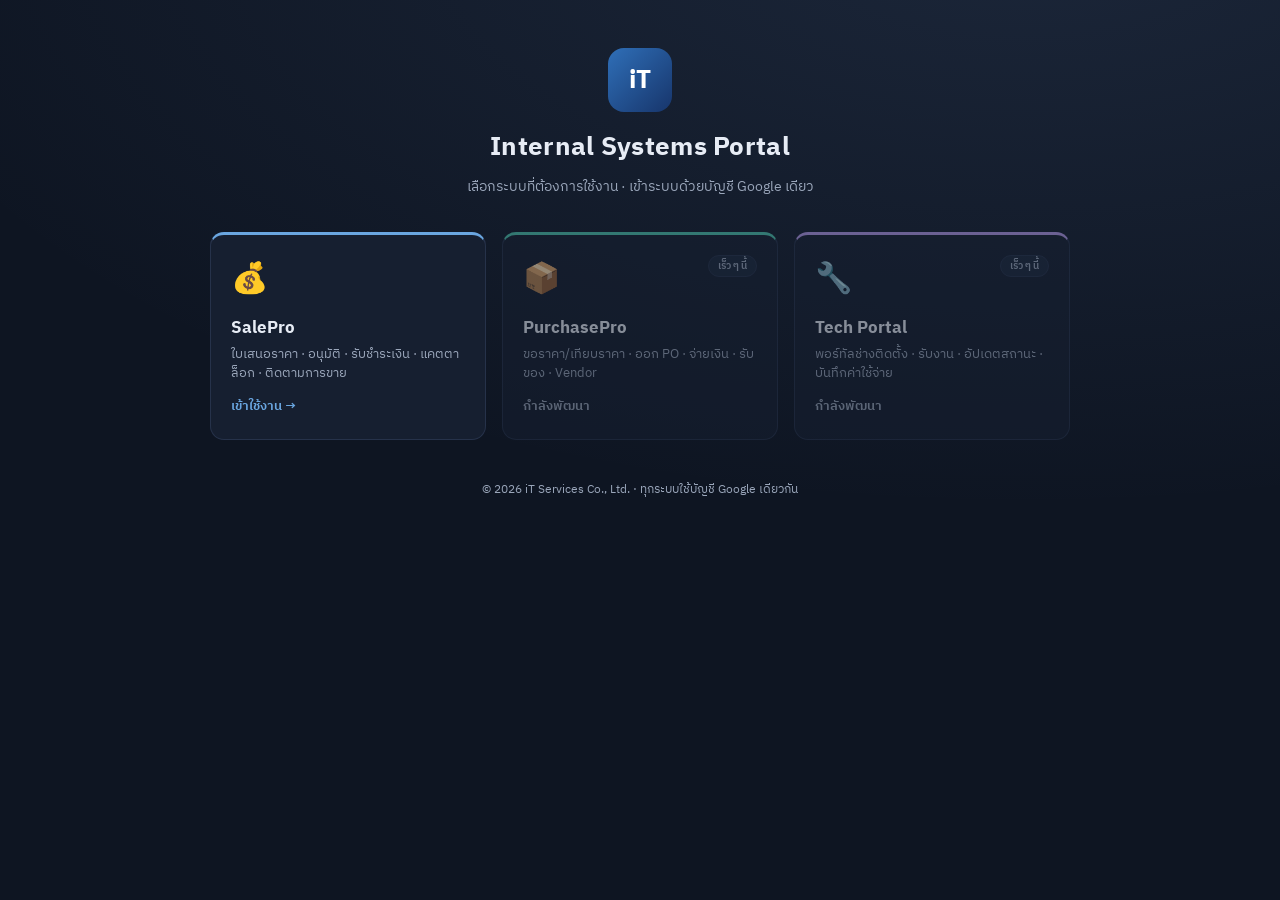
==== index.html @ a5500336 "Initial: SalePro (Google edition) + Portal - SalePro พอร์ตมาใช้ Google Apps Script + Sheets/Drive/Gm" ====
<!DOCTYPE html>
<html lang="th">
<head>
<meta charset="UTF-8">
<meta name="viewport" content="width=device-width, initial-scale=1.0">
<title>iT Services — Portal</title>
<link rel="preconnect" href="https://fonts.googleapis.com">
<link href="https://fonts.googleapis.com/css2?family=IBM+Plex+Sans+Thai:wght@400;500;600;700&display=swap" rel="stylesheet">
<style>
  :root{--bg:#0e1522;--card:#161f30;--card2:#1c283c;--ink:#e7ecf5;--muted:#9aa6ba;--border:#26324a;--navy:#7ea6e6;--sale:#6aa6e0;--purchase:#4ec4ad;--tech:#b39ae8;--board:#e6a662}
  *{box-sizing:border-box;margin:0;padding:0}
  body{font-family:"IBM Plex Sans Thai",system-ui,sans-serif;background:
    radial-gradient(1200px 600px at 80% -10%,rgba(126,166,230,.12),transparent),
    var(--bg);color:var(--ink);min-height:100vh;display:flex;flex-direction:column;align-items:center;padding:48px 20px}
  .head{text-align:center;margin-bottom:34px}
  .mark{width:64px;height:64px;border-radius:16px;background:linear-gradient(135deg,#2f6fb8,#17356b);display:grid;place-items:center;font-weight:700;font-size:26px;color:#fff;margin:0 auto 14px}
  h1{font-size:26px;letter-spacing:.3px}
  .sub{color:var(--muted);font-size:14px;margin-top:6px}
  .grid{display:grid;grid-template-columns:repeat(auto-fit,minmax(240px,1fr));gap:16px;width:100%;max-width:860px}
  .app{display:block;text-decoration:none;color:inherit;background:var(--card);border:1px solid var(--border);border-top:3px solid var(--ac,var(--navy));border-radius:14px;padding:20px;transition:.15s}
  .app:hover{transform:translateY(-3px);background:var(--card2);box-shadow:0 12px 30px rgba(0,0,0,.35)}
  .app .ico{font-size:30px;margin-bottom:10px}
  .app h3{font-size:17px;margin-bottom:4px}
  .app p{color:var(--muted);font-size:12.5px;line-height:1.5}
  .app .go{display:inline-block;margin-top:12px;font-size:12.5px;font-weight:600;color:var(--ac,var(--navy))}
  .app.soon{opacity:.55;pointer-events:none}
  .app.soon .go{color:var(--muted)}
  .pill{float:right;font-size:10px;font-weight:600;background:var(--card2);border:1px solid var(--border);border-radius:999px;padding:2px 9px;color:var(--muted)}
  .foot{margin-top:40px;color:var(--muted);font-size:12px;text-align:center}
</style>
</head>
<body>
  <div class="head">
    <div class="mark">iT</div>
    <h1>Internal Systems Portal</h1>
    <div class="sub">เลือกระบบที่ต้องการใช้งาน · เข้าระบบด้วยบัญชี Google เดียว</div>
  </div>

  <div class="grid">
    <a class="app" href="salepro/" style="--ac:var(--sale)">
      <div class="ico">💰</div>
      <h3>SalePro</h3>
      <p>ใบเสนอราคา · อนุมัติ · รับชำระเงิน · แคตตาล็อก · ติดตามการขาย</p>
      <span class="go">เข้าใช้งาน →</span>
    </a>
    <div class="app soon" style="--ac:var(--purchase)">
      <span class="pill">เร็ว ๆ นี้</span>
      <div class="ico">📦</div>
      <h3>PurchasePro</h3>
      <p>ขอราคา/เทียบราคา · ออก PO · จ่ายเงิน · รับของ · Vendor</p>
      <span class="go">กำลังพัฒนา</span>
    </div>
    <div class="app soon" style="--ac:var(--tech)">
      <span class="pill">เร็ว ๆ นี้</span>
      <div class="ico">🔧</div>
      <h3>Tech Portal</h3>
      <p>พอร์ทัลช่างติดตั้ง · รับงาน · อัปเดตสถานะ · บันทึกค่าใช้จ่าย</p>
      <span class="go">กำลังพัฒนา</span>
    </div>
  </div>

  <div class="foot">© 2026 iT Services Co., Ltd. · ทุกระบบใช้บัญชี Google เดียวกัน</div>
</body>
</html>
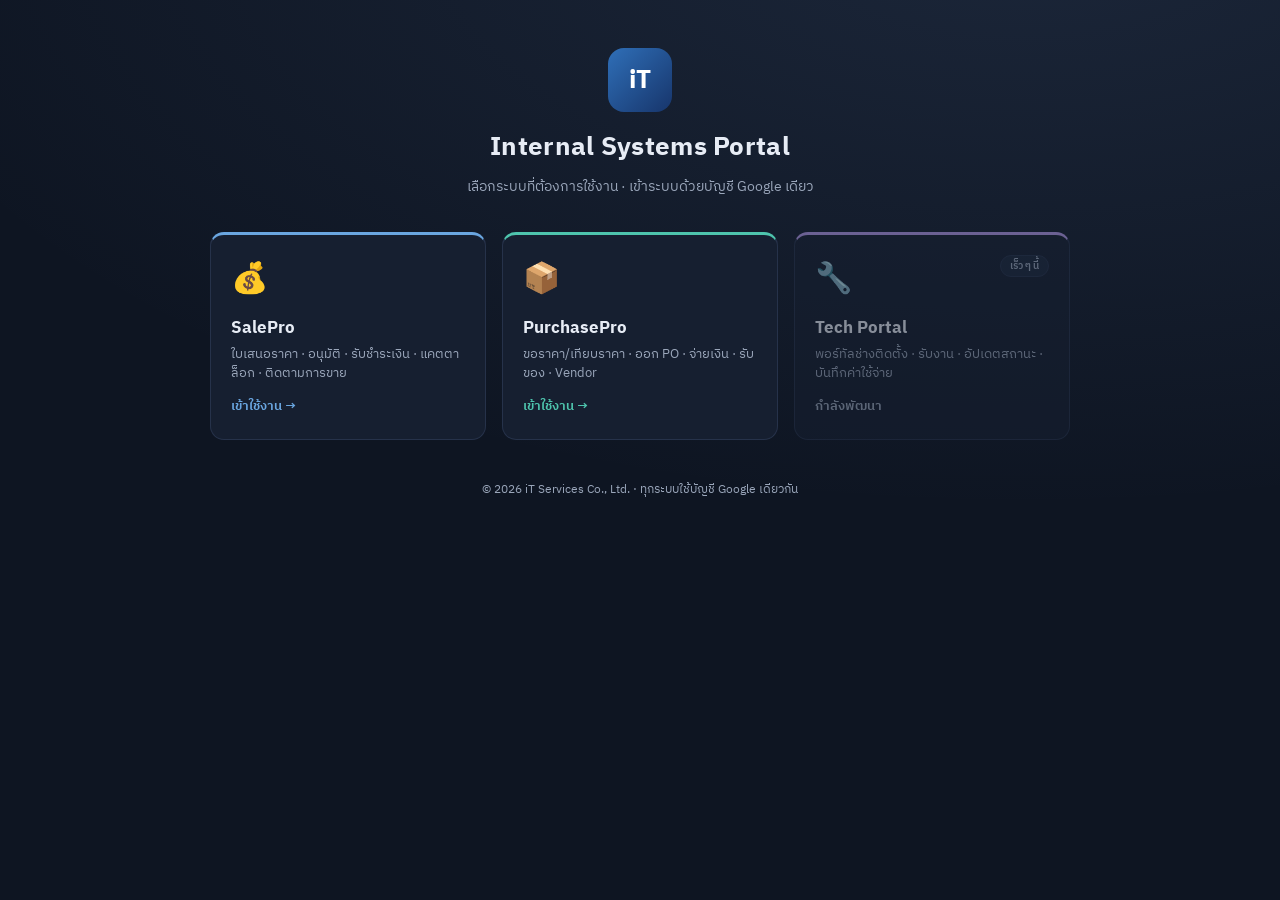
==== commit 13b5231d: "Add PurchasePro (Google edition) + link from portal - New Darm/purchasepro: Apps Script + Sheets/Dri" ====
--- a/index.html
+++ b/index.html
@@ -43,13 +43,12 @@
       <p>ใบเสนอราคา · อนุมัติ · รับชำระเงิน · แคตตาล็อก · ติดตามการขาย</p>
       <span class="go">เข้าใช้งาน →</span>
     </a>
-    <div class="app soon" style="--ac:var(--purchase)">
-      <span class="pill">เร็ว ๆ นี้</span>
+    <a class="app" href="purchasepro/" style="--ac:var(--purchase)">
       <div class="ico">📦</div>
       <h3>PurchasePro</h3>
       <p>ขอราคา/เทียบราคา · ออก PO · จ่ายเงิน · รับของ · Vendor</p>
-      <span class="go">กำลังพัฒนา</span>
-    </div>
+      <span class="go">เข้าใช้งาน →</span>
+    </a>
     <div class="app soon" style="--ac:var(--tech)">
       <span class="pill">เร็ว ๆ นี้</span>
       <div class="ico">🔧</div>
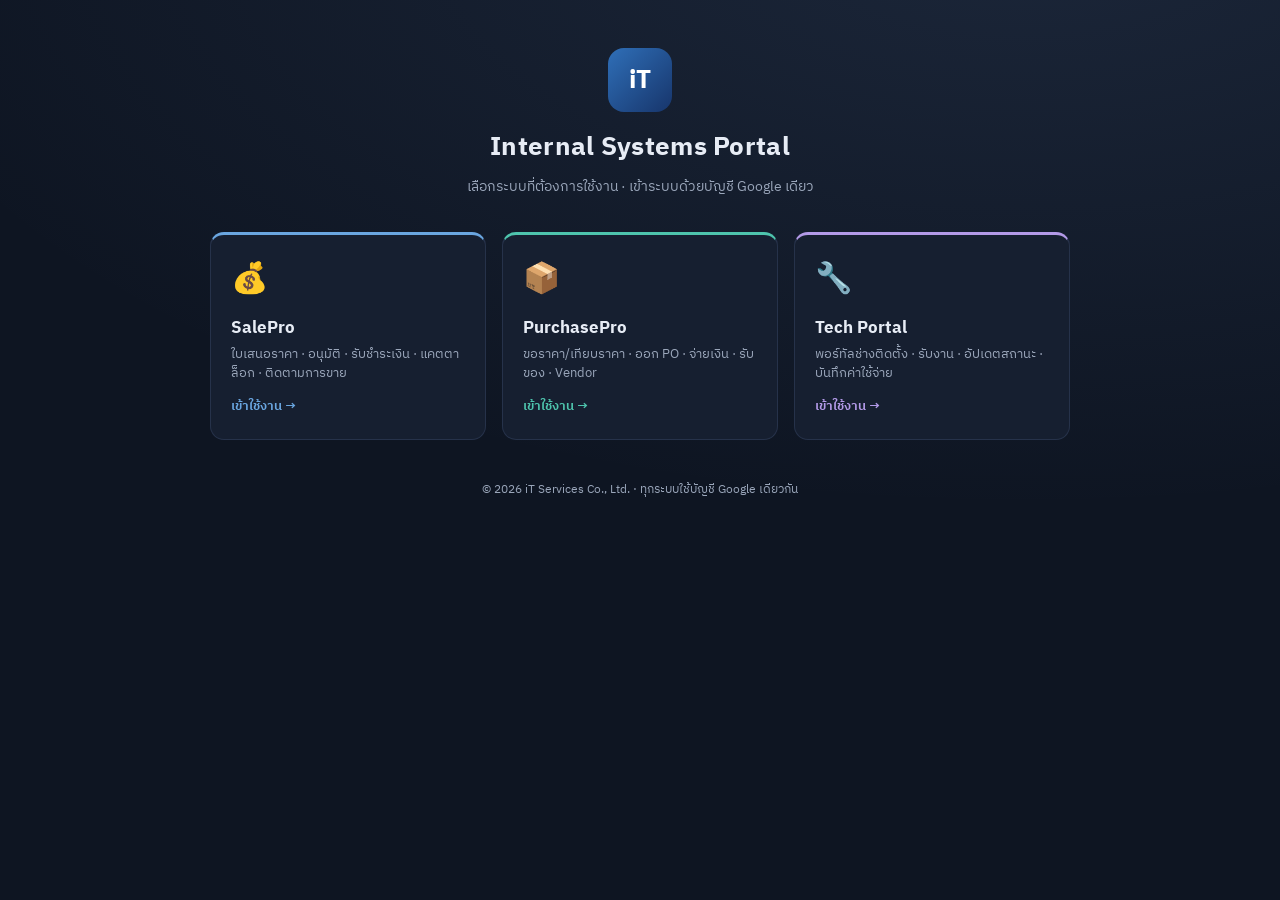
==== commit 25c84dd7: "Add Tech Portal (Google edition) + link from portal - New Darm/tech (monolith): swapped backend from" ====
--- a/index.html
+++ b/index.html
@@ -49,13 +49,12 @@
       <p>ขอราคา/เทียบราคา · ออก PO · จ่ายเงิน · รับของ · Vendor</p>
       <span class="go">เข้าใช้งาน →</span>
     </a>
-    <div class="app soon" style="--ac:var(--tech)">
-      <span class="pill">เร็ว ๆ นี้</span>
+    <a class="app" href="tech/" style="--ac:var(--tech)">
       <div class="ico">🔧</div>
       <h3>Tech Portal</h3>
       <p>พอร์ทัลช่างติดตั้ง · รับงาน · อัปเดตสถานะ · บันทึกค่าใช้จ่าย</p>
-      <span class="go">กำลังพัฒนา</span>
-    </div>
+      <span class="go">เข้าใช้งาน →</span>
+    </a>
   </div>
 
   <div class="foot">© 2026 iT Services Co., Ltd. · ทุกระบบใช้บัญชี Google เดียวกัน</div>
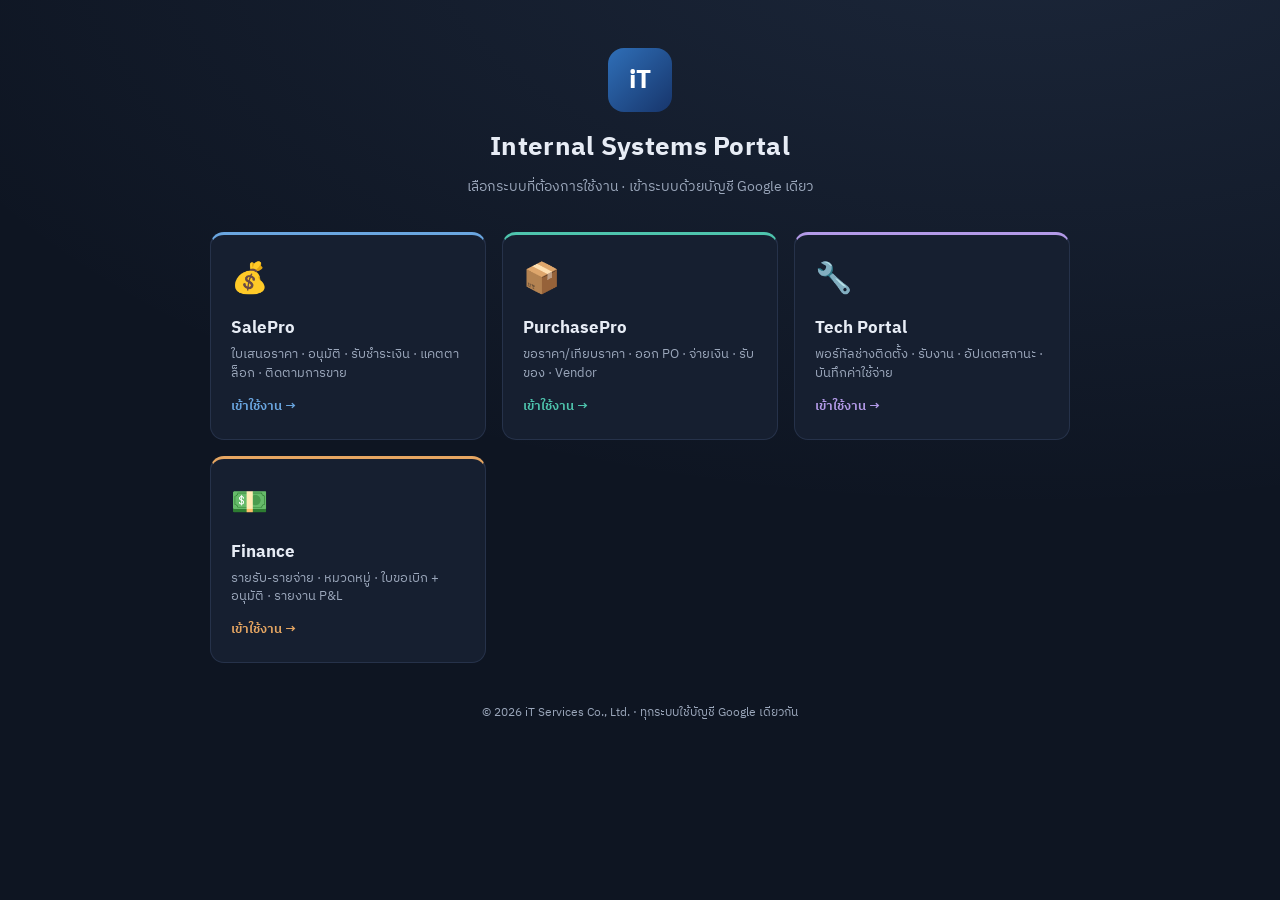
==== commit dc159d52: "Add Finance app (Google edition) + link from portal - New Darm/finance: income/expense control, cate" ====
--- a/index.html
+++ b/index.html
@@ -55,6 +55,12 @@
       <p>พอร์ทัลช่างติดตั้ง · รับงาน · อัปเดตสถานะ · บันทึกค่าใช้จ่าย</p>
       <span class="go">เข้าใช้งาน →</span>
     </a>
+    <a class="app" href="finance/" style="--ac:var(--board)">
+      <div class="ico">💵</div>
+      <h3>Finance</h3>
+      <p>รายรับ-รายจ่าย · หมวดหมู่ · ใบขอเบิก + อนุมัติ · รายงาน P&amp;L</p>
+      <span class="go">เข้าใช้งาน →</span>
+    </a>
   </div>
 
   <div class="foot">© 2026 iT Services Co., Ltd. · ทุกระบบใช้บัญชี Google เดียวกัน</div>
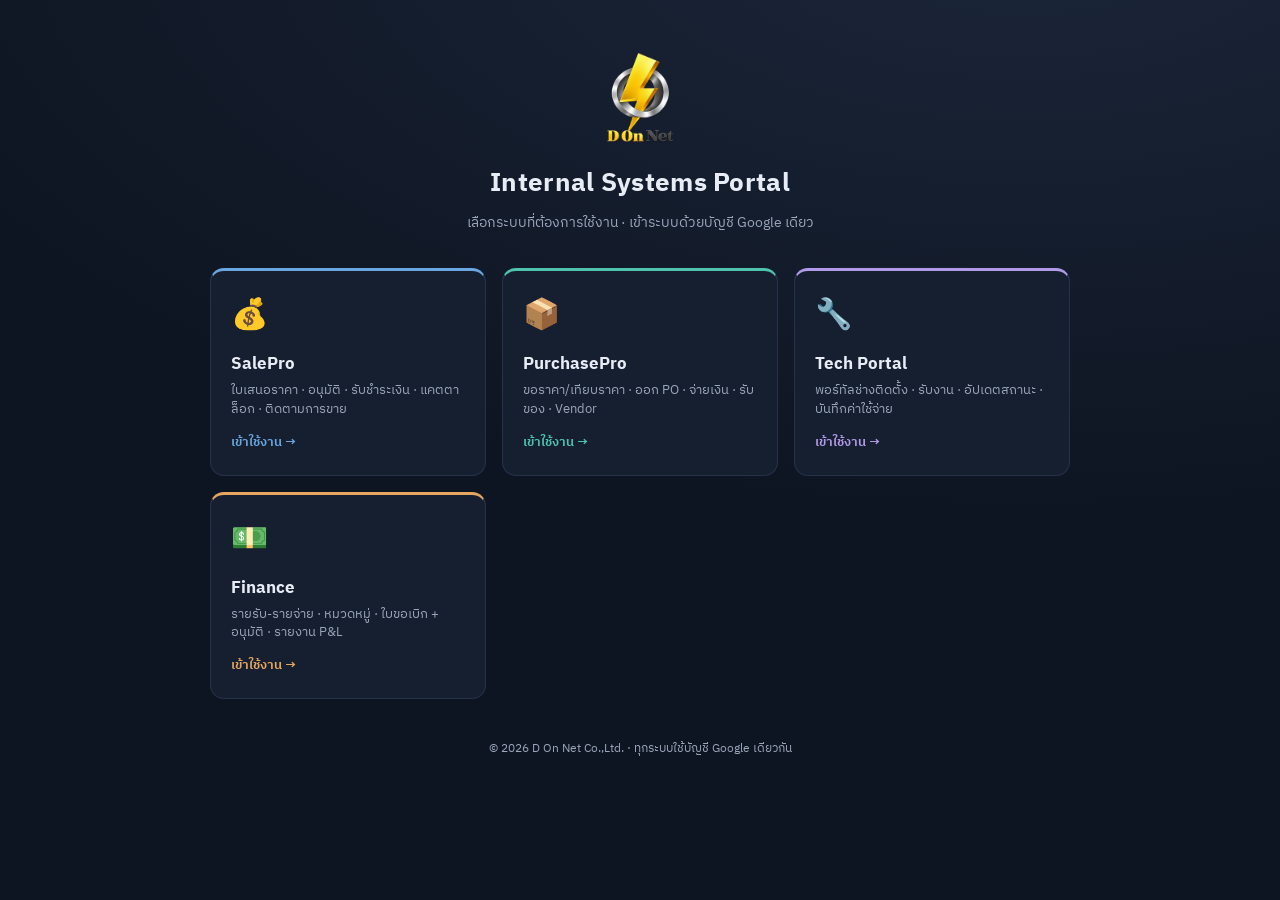
==== commit 82d494f2: "Rebrand internal portal and applications as D On Net" ====
--- a/index.html
+++ b/index.html
@@ -3,7 +3,7 @@
 <head>
 <meta charset="UTF-8">
 <meta name="viewport" content="width=device-width, initial-scale=1.0">
-<title>iT Services — Portal</title>
+<title>D On Net Co.,Ltd. — Portal</title>
 <link rel="preconnect" href="https://fonts.googleapis.com">
 <link href="https://fonts.googleapis.com/css2?family=IBM+Plex+Sans+Thai:wght@400;500;600;700&display=swap" rel="stylesheet">
 <style>
@@ -28,34 +28,34 @@
   .pill{float:right;font-size:10px;font-weight:600;background:var(--card2);border:1px solid var(--border);border-radius:999px;padding:2px 9px;color:var(--muted)}
   .foot{margin-top:40px;color:var(--muted);font-size:12px;text-align:center}
 </style>
-</head>
+<link rel="icon" type="image/webp" href="shared/assets/d-on-net-logo.webp"><link rel="stylesheet" href="shared/brand.css?v=20261101"></head>
 <body>
   <div class="head">
-    <div class="mark">iT</div>
+    <div class="mark"><img class="don-brand-logo" src="shared/assets/d-on-net-logo.webp" alt="D On Net Co.,Ltd." width="176" height="232"></div>
     <h1>Internal Systems Portal</h1>
     <div class="sub">เลือกระบบที่ต้องการใช้งาน · เข้าระบบด้วยบัญชี Google เดียว</div>
   </div>
 
   <div class="grid">
-    <a class="app" href="salepro/" style="--ac:var(--sale)">
+    <a class="app" href="salepro/" target="_blank" rel="noopener" style="--ac:var(--sale)">
       <div class="ico">💰</div>
       <h3>SalePro</h3>
       <p>ใบเสนอราคา · อนุมัติ · รับชำระเงิน · แคตตาล็อก · ติดตามการขาย</p>
       <span class="go">เข้าใช้งาน →</span>
     </a>
-    <a class="app" href="purchasepro/" style="--ac:var(--purchase)">
+    <a class="app" href="purchasepro/" target="_blank" rel="noopener" style="--ac:var(--purchase)">
       <div class="ico">📦</div>
       <h3>PurchasePro</h3>
       <p>ขอราคา/เทียบราคา · ออก PO · จ่ายเงิน · รับของ · Vendor</p>
       <span class="go">เข้าใช้งาน →</span>
     </a>
-    <a class="app" href="tech/" style="--ac:var(--tech)">
+    <a class="app" href="tech/" target="_blank" rel="noopener" style="--ac:var(--tech)">
       <div class="ico">🔧</div>
       <h3>Tech Portal</h3>
       <p>พอร์ทัลช่างติดตั้ง · รับงาน · อัปเดตสถานะ · บันทึกค่าใช้จ่าย</p>
       <span class="go">เข้าใช้งาน →</span>
     </a>
-    <a class="app" href="finance/" style="--ac:var(--board)">
+    <a class="app" href="finance/" target="_blank" rel="noopener" style="--ac:var(--board)">
       <div class="ico">💵</div>
       <h3>Finance</h3>
       <p>รายรับ-รายจ่าย · หมวดหมู่ · ใบขอเบิก + อนุมัติ · รายงาน P&amp;L</p>
@@ -63,6 +63,6 @@
     </a>
   </div>
 
-  <div class="foot">© 2026 iT Services Co., Ltd. · ทุกระบบใช้บัญชี Google เดียวกัน</div>
+  <div class="foot">© 2026 D On Net Co.,Ltd. · ทุกระบบใช้บัญชี Google เดียวกัน</div>
 </body>
 </html>
--- a/shared/brand.css
+++ b/shared/brand.css
@@ -0,0 +1 @@
+.don-brand-logo{display:block;width:100%;height:100%;object-fit:contain}.mark:has(.don-brand-logo),.login-logo:has(.don-brand-logo),.logo-icon:has(.don-brand-logo),.topbar-logo:has(.don-brand-logo),.logo:has(>.don-brand-logo),.brand-ico:has(.don-brand-logo){display:flex;align-items:center;justify-content:center;background:transparent!important;border:0!important;box-shadow:none!important;padding:0!important;flex-shrink:0}.mark:has(.don-brand-logo){width:80px;height:100px}.login-logo:has(.don-brand-logo){width:72px;height:88px;margin:0 auto 14px}.logo-icon:has(.don-brand-logo),.topbar-logo:has(.don-brand-logo),.logo:has(>.don-brand-logo),.brand-ico:has(.don-brand-logo){width:36px;height:44px}
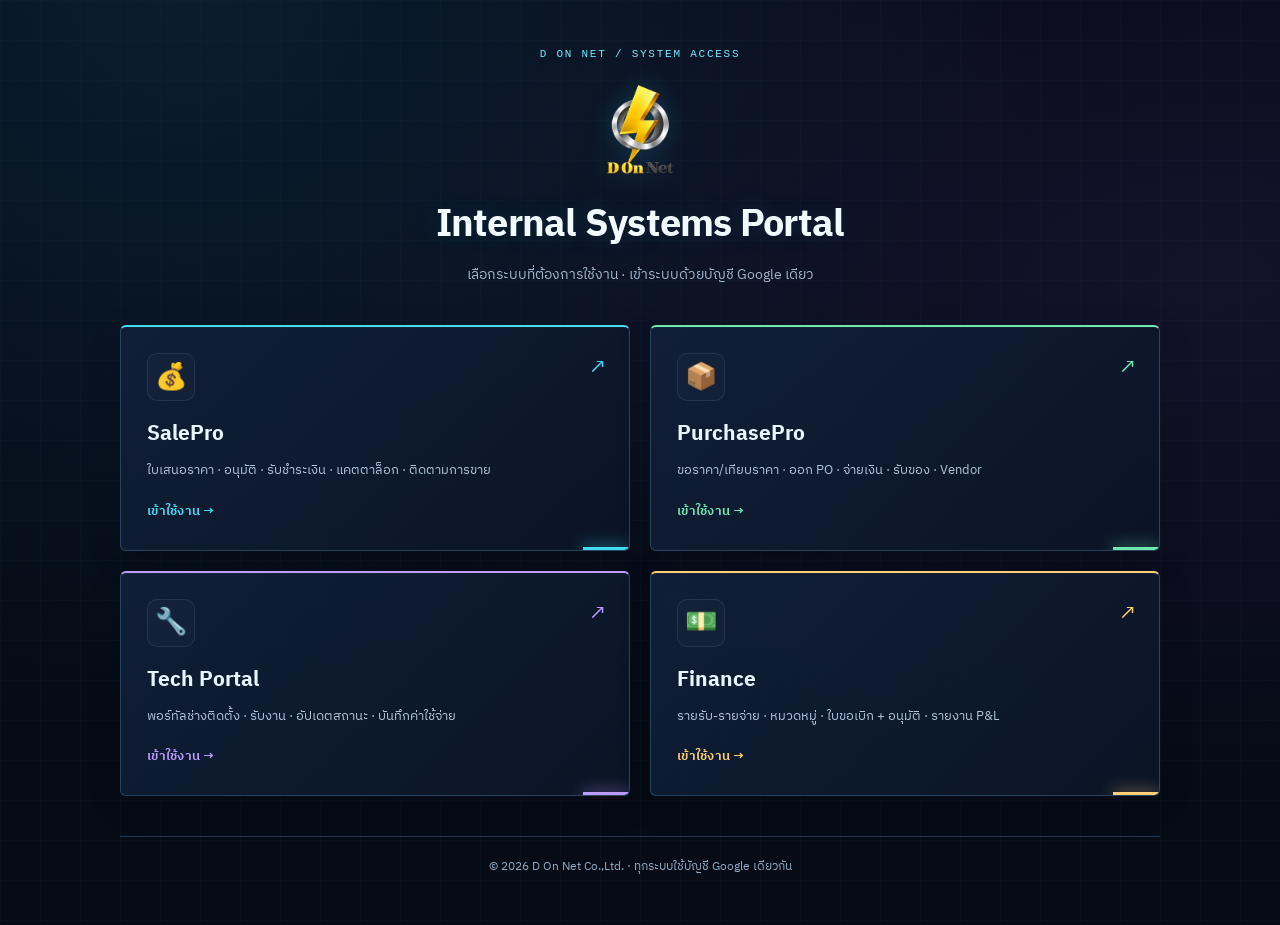
==== commit 20906e33: "Apply shared cyber visual theme to portal and apps" ====
--- a/index.html
+++ b/index.html
@@ -28,8 +28,8 @@
   .pill{float:right;font-size:10px;font-weight:600;background:var(--card2);border:1px solid var(--border);border-radius:999px;padding:2px 9px;color:var(--muted)}
   .foot{margin-top:40px;color:var(--muted);font-size:12px;text-align:center}
 </style>
-<link rel="icon" type="image/webp" href="shared/assets/d-on-net-logo.webp"><link rel="stylesheet" href="shared/brand.css?v=20261101"></head>
-<body>
+<link rel="icon" type="image/webp" href="shared/assets/d-on-net-logo.webp"><link rel="stylesheet" href="shared/brand.css?v=20261101"><link rel="stylesheet" href="shared/cyber.css?v=20261101"></head>
+<body class="cyber-portal">
   <div class="head">
     <div class="mark"><img class="don-brand-logo" src="shared/assets/d-on-net-logo.webp" alt="D On Net Co.,Ltd." width="176" height="232"></div>
     <h1>Internal Systems Portal</h1>
--- a/shared/cyber.css
+++ b/shared/cyber.css
@@ -0,0 +1,48 @@
+/* Shared screen theme. Printed business documents retain their own styling. */
+@media screen {
+ :root {
+  color-scheme:dark;
+  --bg:#060b16;--surface:#0c1628;--surface2:#112039;--card:#0c1628;--card2:#112039;
+  --border:#203b55;--border2:#365876;--ink:#e8f5ff;--text:#e8f5ff;
+  --muted:#a1b6cd;--muted2:#b5c8db;--accent:#26cfee;--accent2:#72eaff;
+  --accent-soft:rgba(38,207,238,.12);--navy:#72eaff;
+  --sale:#42ddf5;--purchase:#70e9b0;--tech:#bc9cff;--board:#ffcf78;
+ }
+ body {
+  background-color:var(--bg);
+  background-image:radial-gradient(ellipse at 15% 0%,#123b5860,transparent 55%),radial-gradient(ellipse at 95% 30%,#34215a50,transparent 55%),linear-gradient(#51d9ff06 1px,transparent 1px),linear-gradient(90deg,#51d9ff06 1px,transparent 1px);
+  background-size:auto,auto,40px 40px,40px 40px;
+ }
+ ::selection{background:#23cce64d;color:#fff}
+ :focus-visible{outline:2px solid #72eaff;outline-offset:4px}
+ .don-brand-logo{filter:drop-shadow(0 0 12px #36d9ff30)}
+ .cyber-portal{padding:48px 24px;min-height:100vh}
+ .cyber-portal .head{position:relative;margin-bottom:38px}
+ .cyber-portal .head::before{content:'D ON NET / SYSTEM ACCESS';display:block;font-family:'IBM Plex Mono',monospace;font-size:11px;letter-spacing:.16em;color:#72eaff;margin-bottom:20px}
+ .cyber-portal h1{font-size:clamp(26px,4vw,38px);letter-spacing:-.02em;color:#f1faff;text-shadow:0 0 28px #45d5fa25}
+ .cyber-portal .sub{color:#a1b6cd;line-height:1.8}
+ .cyber-portal .grid{max-width:1040px;gap:20px;grid-template-columns:repeat(2,minmax(0,1fr))}
+ .cyber-portal a.app{position:relative;overflow:hidden;min-height:205px;padding:26px;border:1px solid #28445f;border-top:2px solid var(--ac);border-radius:6px;background:linear-gradient(135deg,#102039ed,#0b1426f2);box-shadow:inset 0 1px 0 #ffffff08,0 10px 35px #0002;transition:transform .18s,border-color .18s,box-shadow .18s}
+ .cyber-portal a.app::after{content:'↗';position:absolute;right:22px;top:22px;color:var(--ac);font-size:22px}
+ .cyber-portal a.app::before{content:'';position:absolute;right:0;bottom:0;width:46px;height:3px;background:var(--ac);box-shadow:0 0 15px var(--ac)}
+ .cyber-portal a.app:hover{transform:translateY(-3px);border-color:var(--ac);box-shadow:0 0 25px #30cced12,0 14px 40px #0004}
+ .cyber-portal .app .ico{display:grid;place-items:center;width:48px;height:48px;border:1px solid #ffffff15;background:#ffffff05;border-radius:10px;font-size:26px;margin-bottom:16px}
+ .cyber-portal .app h3{font-size:21px;margin-bottom:8px}
+ .cyber-portal .app p{color:#b0c3d8;font-size:13px;line-height:1.8;max-width:90%}
+ .cyber-portal .go{margin-top:18px;letter-spacing:.02em}
+ .cyber-portal .foot{color:#92abc3;border-top:1px solid #203b55;padding-top:20px;width:min(1040px,100%)}
+ .cyber-app .login-wrap,.cyber-app .login-screen,.cyber-app #login-screen{background:transparent}
+ .cyber-app .login-card{background:linear-gradient(145deg,#11223a,#0b1426);border:1px solid #31546f;border-top:2px solid #48def6;border-radius:14px;box-shadow:0 24px 80px #0007,0 0 35px #32cfe910;color:#e8f5ff}
+ .cyber-app .login-card h1,.cyber-app .login-title{color:#edfaff}
+ .cyber-app .login-card p,.cyber-app .login-sub{color:#a1b6cd}
+ .cyber-app .sidebar{background:linear-gradient(180deg,#0c182b,#081120);border-right-color:#203b55}
+ .cyber-app .topbar{background:#0b1729;border-bottom:1px solid #29445e}
+ .cyber-app .nav-item:hover{background:#22cfea0b}
+ .cyber-app .nav-item.active{background:linear-gradient(90deg,#22cfea22,#22cfea08);color:#7decff;border-color:#26cfee}
+ .cyber-app .card,.cyber-app .stat-card,.cyber-app .modal-content{border-color:#29445e;box-shadow:0 4px 20px #0002}
+ .cyber-app input:focus,.cyber-app select:focus,.cyber-app textarea:focus{border-color:#48def6;box-shadow:0 0 0 3px #26cfee18}
+ .cyber-app .btn-primary,.cyber-app .btn-ms{background:linear-gradient(120deg,#137ea6,#1668b0)!important;color:#fff!important;border:1px solid #3ccee6!important;box-shadow:0 0 18px #26cfee15}
+ .cyber-app .btn-primary:hover,.cyber-app .btn-ms:hover{filter:brightness(1.15)}
+ @media(max-width:600px){.cyber-portal{padding:28px 18px}.cyber-portal .grid{grid-template-columns:1fr}.cyber-portal a.app{padding:22px;min-height:190px}.cyber-portal .head::before{font-size:10px;letter-spacing:.1em}.cyber-portal .sub{font-size:13px}}
+ @media(prefers-reduced-motion:reduce){.cyber-portal a.app{transition:none}.cyber-portal a.app:hover{transform:none}}
+}
